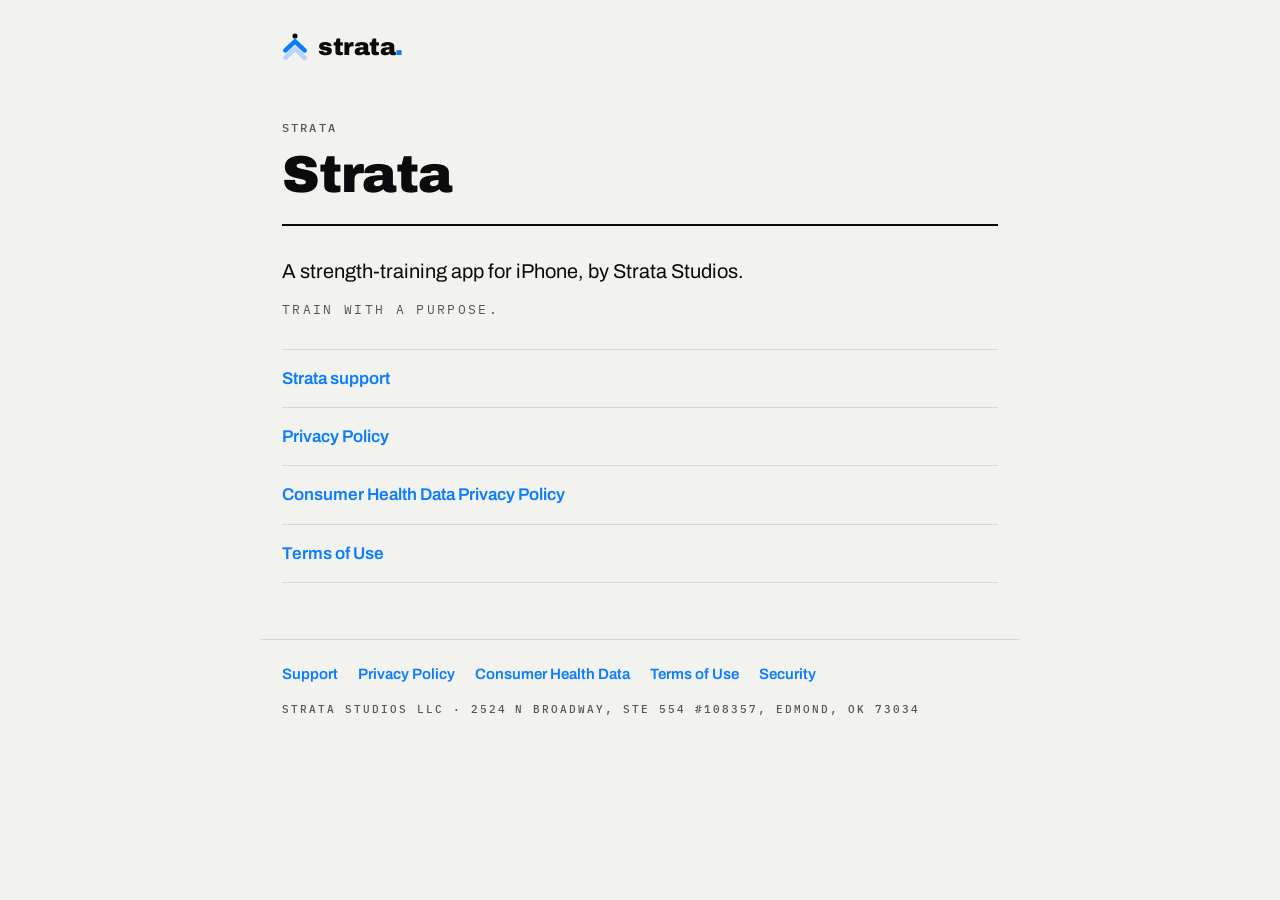
==== strata/index.html @ 4fc32b4c "Publish Strata legal pages, support and security policy" ====
<!doctype html>
<html lang="en">
<head>
<meta charset="utf-8">
<meta name="viewport" content="width=device-width, initial-scale=1">
<meta http-equiv="Content-Security-Policy" content="default-src 'none'; style-src 'self'; font-src 'self'; img-src 'self'; base-uri 'none'; form-action 'none'">
<meta name="referrer" content="no-referrer">
<meta name="author" content="Joshua Antonious">
<meta name="description" content="Strata, a strength-training app for iPhone, by Strata Studios.">
<meta name="color-scheme" content="light dark">
<title>Strata</title>
<link rel="canonical" href="https://stratastudios.app/strata/">
<link rel="icon" href="/favicon.svg" type="image/svg+xml">
<link rel="stylesheet" href="/site.css">
</head>
<body>
<header class="top"><a class="brand" href="/" aria-label="Strata Studios home"><svg class="climb" viewBox="14 6 92 104" aria-hidden="true" focusable="false"><path class="lo" d="M26 96 L60 64 L94 96"/><path class="up" d="M26 70 L60 38 L94 70"/><circle class="pt" cx="60" cy="19" r="9"/></svg><span class="word">strata<span class="dot">.</span></span></a></header>
<main>
<p class="eyebrow">STRATA</p>
<h1>Strata</h1>
<div class="rule"></div>

<p class="lead">A strength-training app for iPhone, by Strata Studios.</p>
<p class="tag">Train with a purpose.</p>
<ul class="links"><li><a href="/strata/support">Strata support</a></li><li><a href="/strata/privacy">Privacy Policy</a></li><li><a href="/strata/consumer-health-data">Consumer Health Data Privacy Policy</a></li><li><a href="/strata/terms">Terms of Use</a></li></ul>

</main>
<footer><nav><a href="/strata/support">Support</a><a href="/strata/privacy">Privacy Policy</a><a href="/strata/consumer-health-data">Consumer Health Data</a><a href="/strata/terms">Terms of Use</a><a href="/security">Security</a></nav><p class="mono">STRATA STUDIOS LLC · 2524 N BROADWAY, STE 554 #108357, EDMOND, OK 73034</p></footer>
</body>
</html>
---- site.css ----
@font-face{font-family:Archivo;font-weight:400;font-style:normal;font-display:swap;src:url(/fonts/archivo-latin-400-normal.woff2) format("woff2")}
@font-face{font-family:Archivo;font-weight:600;font-style:normal;font-display:swap;src:url(/fonts/archivo-latin-600-normal.woff2) format("woff2")}
@font-face{font-family:Archivo;font-weight:800;font-style:normal;font-display:swap;src:url(/fonts/archivo-latin-800-normal.woff2) format("woff2")}
@font-face{font-family:Archivo;font-weight:900;font-style:normal;font-display:swap;src:url(/fonts/archivo-latin-900-normal.woff2) format("woff2")}
@font-face{font-family:"IBM Plex Mono";font-weight:400;font-style:normal;font-display:swap;src:url(/fonts/ibm-plex-mono-latin-400-normal.woff2) format("woff2")}
@font-face{font-family:"IBM Plex Mono";font-weight:500;font-style:normal;font-display:swap;src:url(/fonts/ibm-plex-mono-latin-500-normal.woff2) format("woff2")}

:root{
  --bg:#F2F2EE;--ink:#0B0B0D;--muted:#55555C;--accent:#0A7CFF;--hair:#D9D9D3;--panel:#EAF2FF;
  --up:#0A7CFF;--lo:#B9D3FF;--pt:#0B0B0D;--word:#0B0B0D;--dot:#0A7CFF;--rule:#0B0B0D;
}
@media (prefers-color-scheme:dark){
  :root{
    --bg:#0B0B0D;--ink:#F4F6FB;--muted:#A6ADC0;--accent:#D4FF3A;--hair:#26282E;--panel:#16181D;
    --up:#D4FF3A;--lo:#4A5262;--pt:#FFFFFF;--word:#F4F6FB;--dot:#D4FF3A;--rule:#F4F6FB;
  }
}
*{box-sizing:border-box}
html{-webkit-text-size-adjust:100%;font-synthesis:none}
body{margin:0;background:var(--bg);color:var(--ink);font:400 17px/1.6 Archivo,system-ui,-apple-system,sans-serif}
.top,main,footer{max-width:760px;margin:0 auto;padding:0 22px}
.top{padding-top:28px;padding-bottom:8px}
.brand{display:inline-flex;align-items:center;gap:10px;text-decoration:none;color:var(--word)}
.climb{width:26px;height:30px;fill:none;stroke-width:16;stroke-linecap:round;stroke-linejoin:round}
.climb .up{stroke:var(--up)}.climb .lo{stroke:var(--lo)}.climb .pt{fill:var(--pt);stroke:none}
.word{font-weight:900;font-size:24px;letter-spacing:-0.02em}
.word .dot{color:var(--dot)}
main{padding-top:40px;padding-bottom:56px}
.eyebrow,.mono{font-family:"IBM Plex Mono",ui-monospace,monospace;font-size:12px;font-weight:500;letter-spacing:.18em;text-transform:uppercase;color:var(--muted);margin:0 0 10px}
h1{font-weight:900;font-size:clamp(34px,7vw,52px);line-height:1.05;letter-spacing:-0.02em;margin:0}
.rule{height:2px;background:var(--rule);margin:22px 0 30px}
h2{font-weight:800;font-size:21px;line-height:1.25;margin:38px 0 10px;padding-top:18px;border-top:1px solid var(--hair)}
p,li{margin:0 0 14px}
ul{padding-left:22px}
a{color:var(--accent);text-underline-offset:3px}
strong{font-weight:800}
.lead{font-size:20px;line-height:1.5}
.tag{font-family:"IBM Plex Mono",ui-monospace,monospace;font-size:13px;letter-spacing:.18em;text-transform:uppercase;color:var(--muted)}
.links{list-style:none;padding:0;margin:28px 0 0;border-top:1px solid var(--hair)}
.links li{margin:0;border-bottom:1px solid var(--hair)}
.links a{display:block;padding:15px 0;font-weight:600;text-decoration:none}
.tw{overflow-x:auto;margin:18px 0 22px;-webkit-overflow-scrolling:touch}
table{border-collapse:collapse;width:100%;min-width:560px;font-size:15px;line-height:1.5}
th{font-family:"IBM Plex Mono",ui-monospace,monospace;font-size:11px;font-weight:500;letter-spacing:.14em;text-transform:uppercase;color:var(--muted);text-align:left;padding:8px 12px 8px 0;border-bottom:2px solid var(--rule)}
td{vertical-align:top;padding:12px 12px 12px 0;border-bottom:1px solid var(--hair)}
.card{background:var(--panel);border-radius:14px;padding:18px 20px;margin-top:34px}
.card p:last-child{margin:0}
footer{padding-top:22px;padding-bottom:40px;border-top:1px solid var(--hair)}
footer nav{display:flex;flex-wrap:wrap;gap:6px 20px;margin-bottom:14px}
footer nav a{font-size:15px;font-weight:600;text-decoration:none}
footer .mono{font-size:11px;line-height:1.7}
@media (max-width:480px){body{font-size:16px}.lead{font-size:18px}}
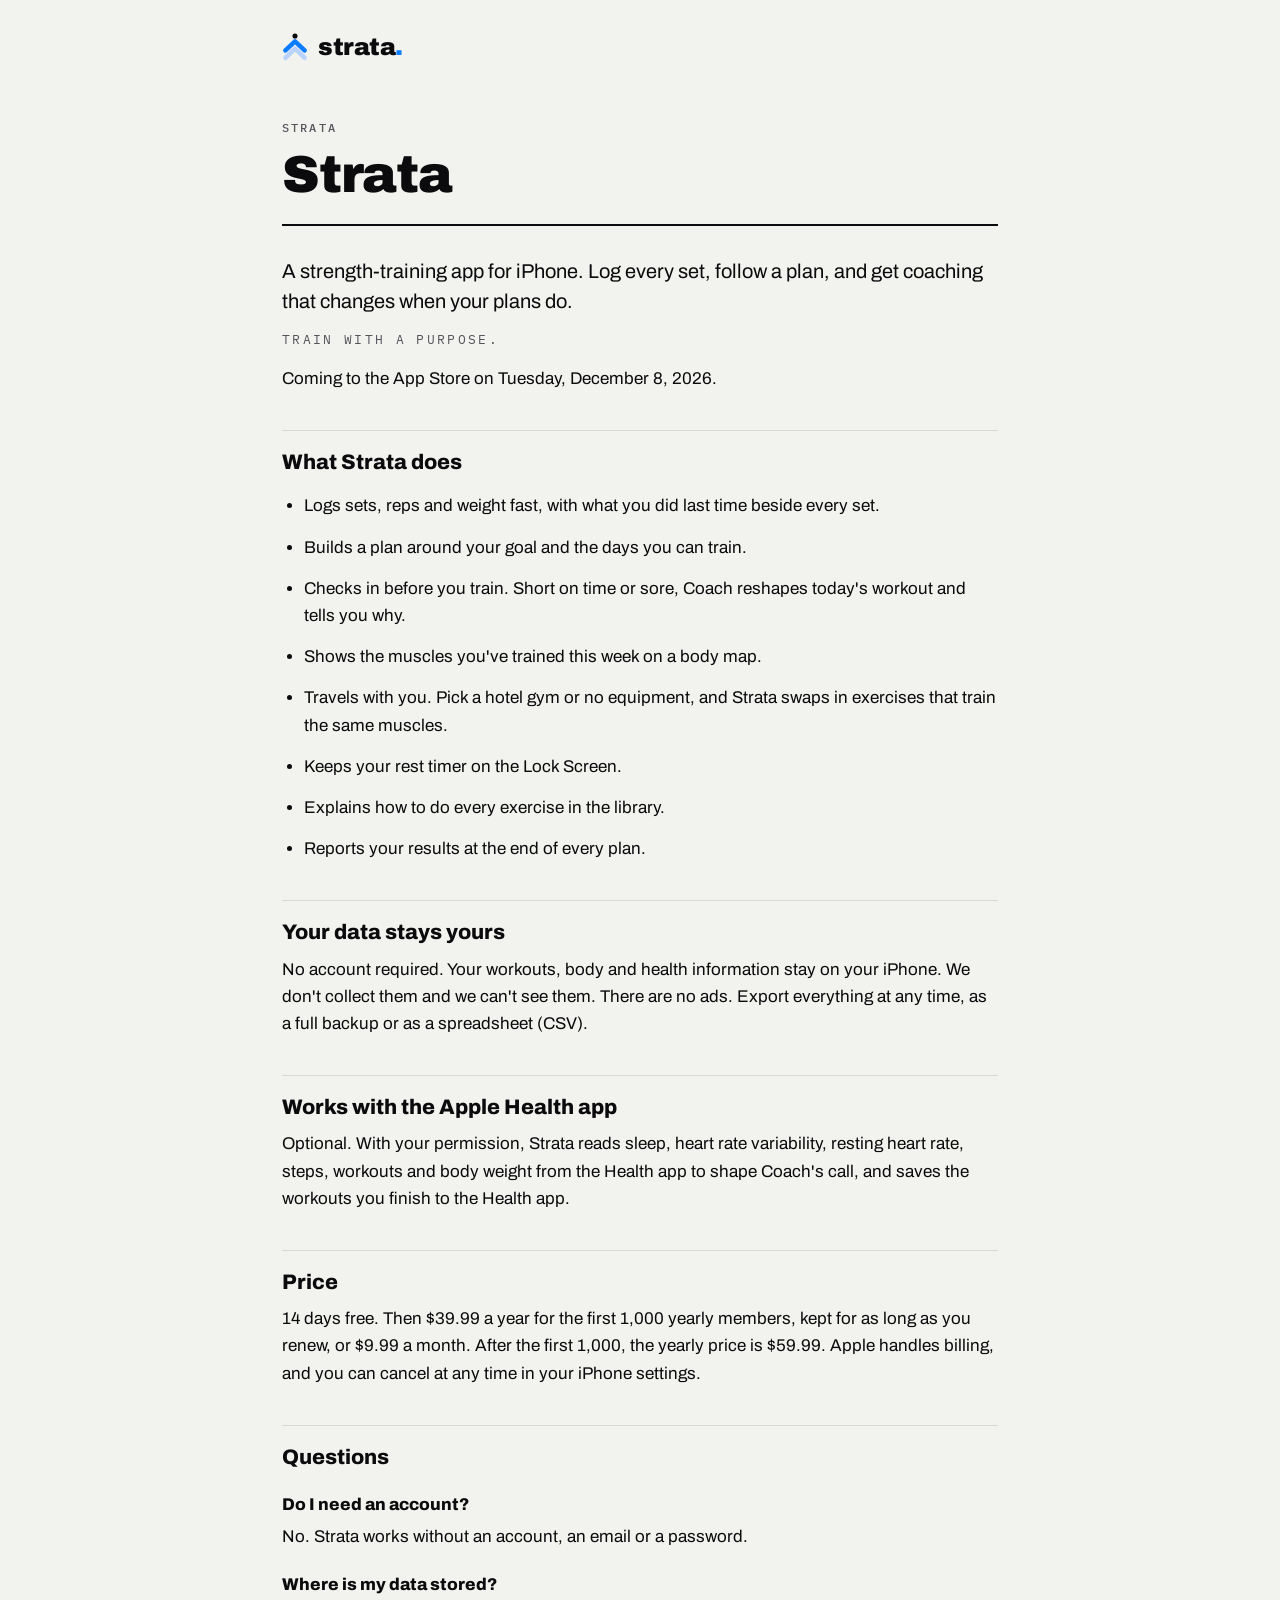
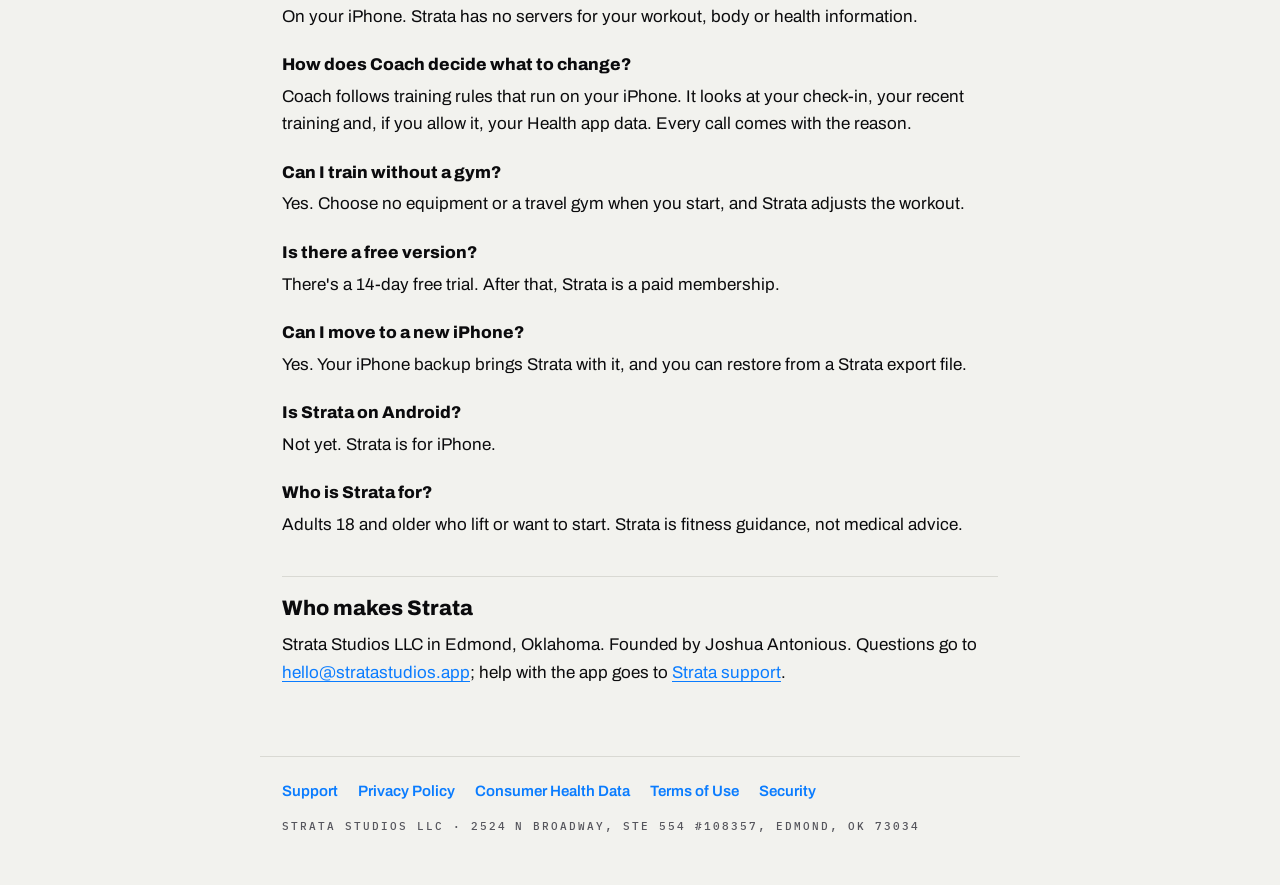
==== commit cc4585c8: "Strata page: the facts people and AI assistants ask for (what it does, privacy, Health app, price, l" ====
--- a/strata/index.html
+++ b/strata/index.html
@@ -6,9 +6,9 @@
 <meta http-equiv="Content-Security-Policy" content="default-src 'none'; style-src 'self'; font-src 'self'; img-src 'self'; base-uri 'none'; form-action 'none'">
 <meta name="referrer" content="no-referrer">
 <meta name="author" content="Joshua Antonious">
-<meta name="description" content="Strata, a strength-training app for iPhone, by Strata Studios.">
+<meta name="description" content="Strata is a strength-training app for iPhone. No account required, your data stays on your phone, 14 days free. On the App Store December 8, 2026.">
 <meta name="color-scheme" content="light dark">
-<title>Strata</title>
+<title>Strata: strength-training app for iPhone</title>
 <link rel="canonical" href="https://stratastudios.app/strata/">
 <link rel="icon" href="/favicon.svg" type="image/svg+xml">
 <link rel="stylesheet" href="/site.css">
@@ -20,9 +20,45 @@
 <h1>Strata</h1>
 <div class="rule"></div>
 
-<p class="lead">A strength-training app for iPhone, by Strata Studios.</p>
+<p class="lead">A strength-training app for iPhone. Log every set, follow a plan, and get coaching that changes when your plans do.</p>
 <p class="tag">Train with a purpose.</p>
-<ul class="links"><li><a href="/strata/support">Strata support</a></li><li><a href="/strata/privacy">Privacy Policy</a></li><li><a href="/strata/consumer-health-data">Consumer Health Data Privacy Policy</a></li><li><a href="/strata/terms">Terms of Use</a></li></ul>
+<p>Coming to the App Store on Tuesday, December 8, 2026.</p>
+<h2>What Strata does</h2>
+<ul>
+<li>Logs sets, reps and weight fast, with what you did last time beside every set.</li>
+<li>Builds a plan around your goal and the days you can train.</li>
+<li>Checks in before you train. Short on time or sore, Coach reshapes today's workout and tells you why.</li>
+<li>Shows the muscles you've trained this week on a body map.</li>
+<li>Travels with you. Pick a hotel gym or no equipment, and Strata swaps in exercises that train the same muscles.</li>
+<li>Keeps your rest timer on the Lock Screen.</li>
+<li>Explains how to do every exercise in the library.</li>
+<li>Reports your results at the end of every plan.</li>
+</ul>
+<h2>Your data stays yours</h2>
+<p>No account required. Your workouts, body and health information stay on your iPhone. We don't collect them and we can't see them. There are no ads. Export everything at any time, as a full backup or as a spreadsheet (CSV).</p>
+<h2>Works with the Apple Health app</h2>
+<p>Optional. With your permission, Strata reads sleep, heart rate variability, resting heart rate, steps, workouts and body weight from the Health app to shape Coach's call, and saves the workouts you finish to the Health app.</p>
+<h2>Price</h2>
+<p>14 days free. Then $39.99 a year for the first 1,000 yearly members, kept for as long as you renew, or $9.99 a month. After the first 1,000, the yearly price is $59.99. Apple handles billing, and you can cancel at any time in your iPhone settings.</p>
+<h2>Questions</h2>
+<h3>Do I need an account?</h3>
+<p>No. Strata works without an account, an email or a password.</p>
+<h3>Where is my data stored?</h3>
+<p>On your iPhone. Strata has no servers for your workout, body or health information.</p>
+<h3>How does Coach decide what to change?</h3>
+<p>Coach follows training rules that run on your iPhone. It looks at your check-in, your recent training and, if you allow it, your Health app data. Every call comes with the reason.</p>
+<h3>Can I train without a gym?</h3>
+<p>Yes. Choose no equipment or a travel gym when you start, and Strata adjusts the workout.</p>
+<h3>Is there a free version?</h3>
+<p>There's a 14-day free trial. After that, Strata is a paid membership.</p>
+<h3>Can I move to a new iPhone?</h3>
+<p>Yes. Your iPhone backup brings Strata with it, and you can restore from a Strata export file.</p>
+<h3>Is Strata on Android?</h3>
+<p>Not yet. Strata is for iPhone.</p>
+<h3>Who is Strata for?</h3>
+<p>Adults 18 and older who lift or want to start. Strata is fitness guidance, not medical advice.</p>
+<h2>Who makes Strata</h2>
+<p>Strata Studios LLC in Edmond, Oklahoma. Founded by Joshua Antonious. Questions go to <a href="mailto:hello@stratastudios.app">hello@stratastudios.app</a>; help with the app goes to <a href="/strata/support">Strata support</a>.</p>
 
 </main>
 <footer><nav><a href="/strata/support">Support</a><a href="/strata/privacy">Privacy Policy</a><a href="/strata/consumer-health-data">Consumer Health Data</a><a href="/strata/terms">Terms of Use</a><a href="/security">Security</a></nav><p class="mono">STRATA STUDIOS LLC · 2524 N BROADWAY, STE 554 #108357, EDMOND, OK 73034</p></footer>
--- a/site.css
+++ b/site.css
@@ -30,6 +30,7 @@
 h1{font-weight:900;font-size:clamp(34px,7vw,52px);line-height:1.05;letter-spacing:-0.02em;margin:0}
 .rule{height:2px;background:var(--rule);margin:22px 0 30px}
 h2{font-weight:800;font-size:21px;line-height:1.25;margin:38px 0 10px;padding-top:18px;border-top:1px solid var(--hair)}
+h3{font-weight:800;font-size:17px;line-height:1.35;margin:24px 0 6px}
 p,li{margin:0 0 14px}
 ul{padding-left:22px}
 a{color:var(--accent);text-underline-offset:3px}
